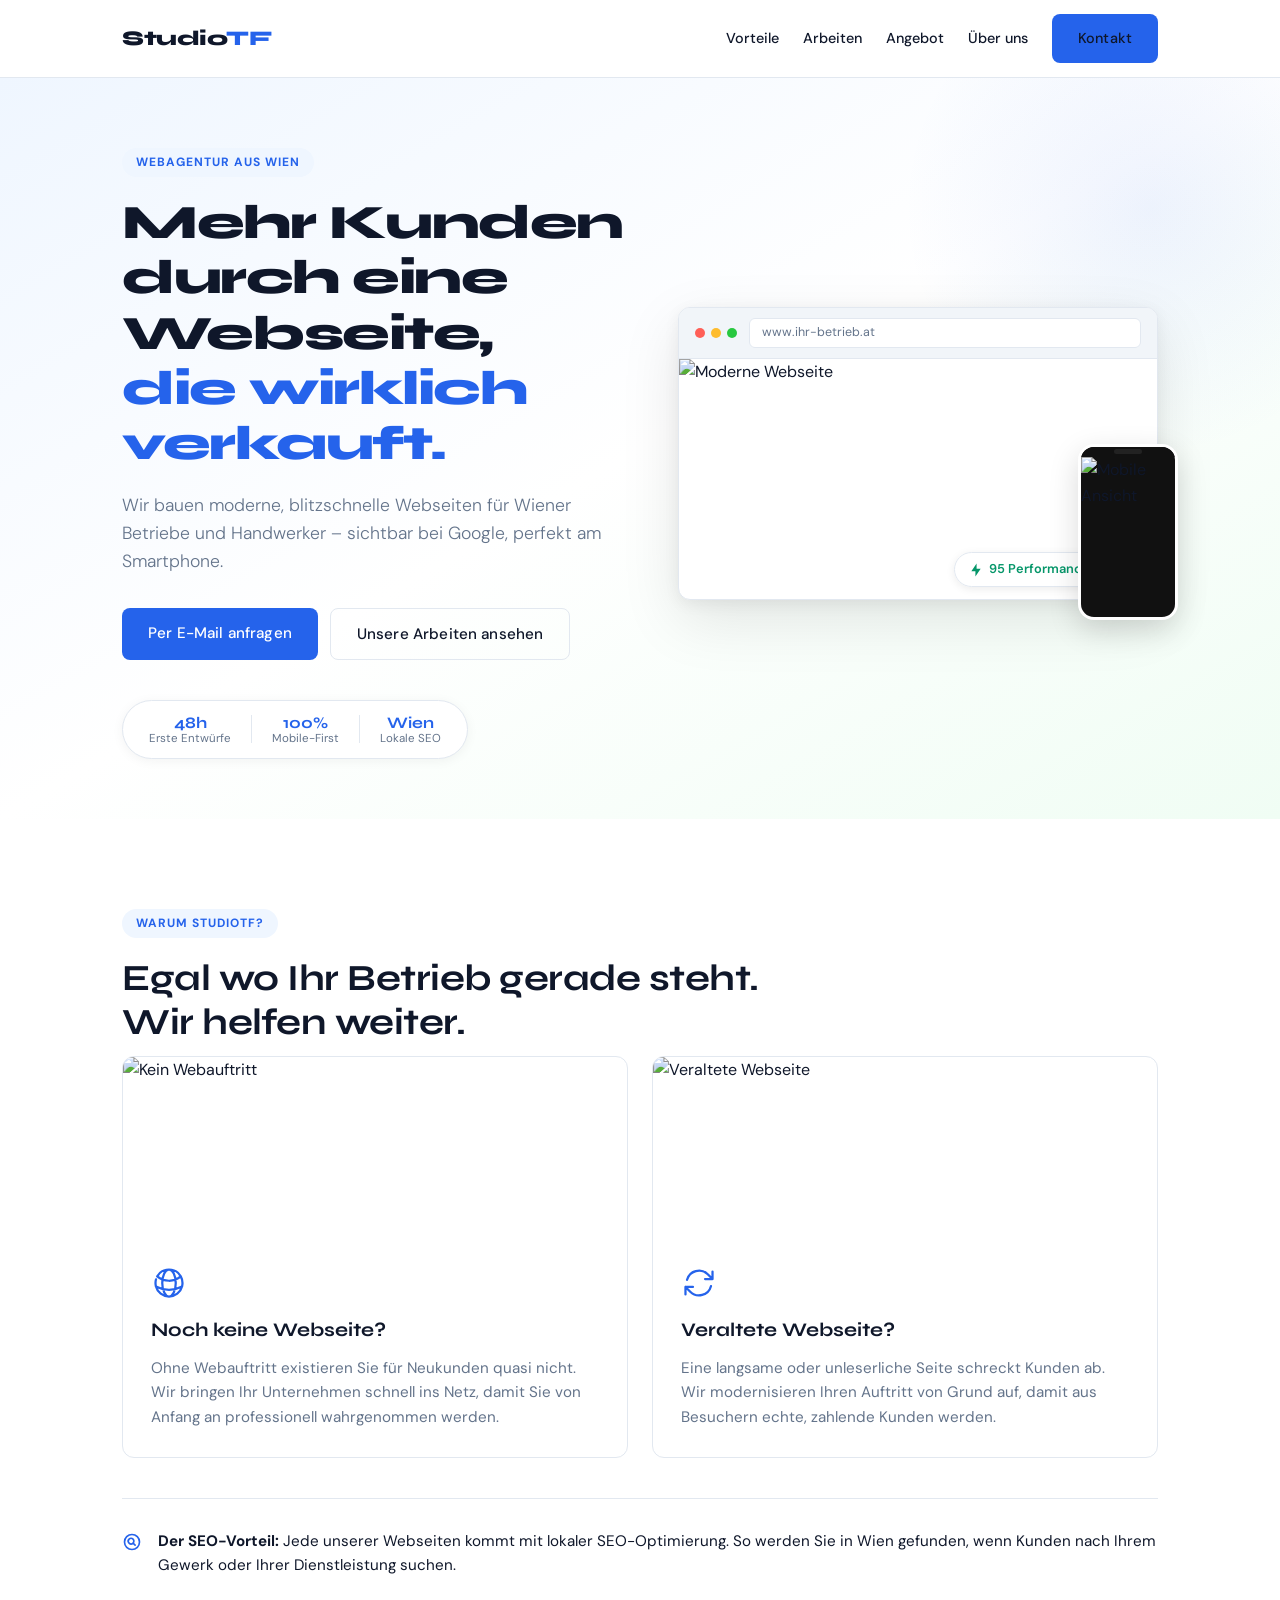
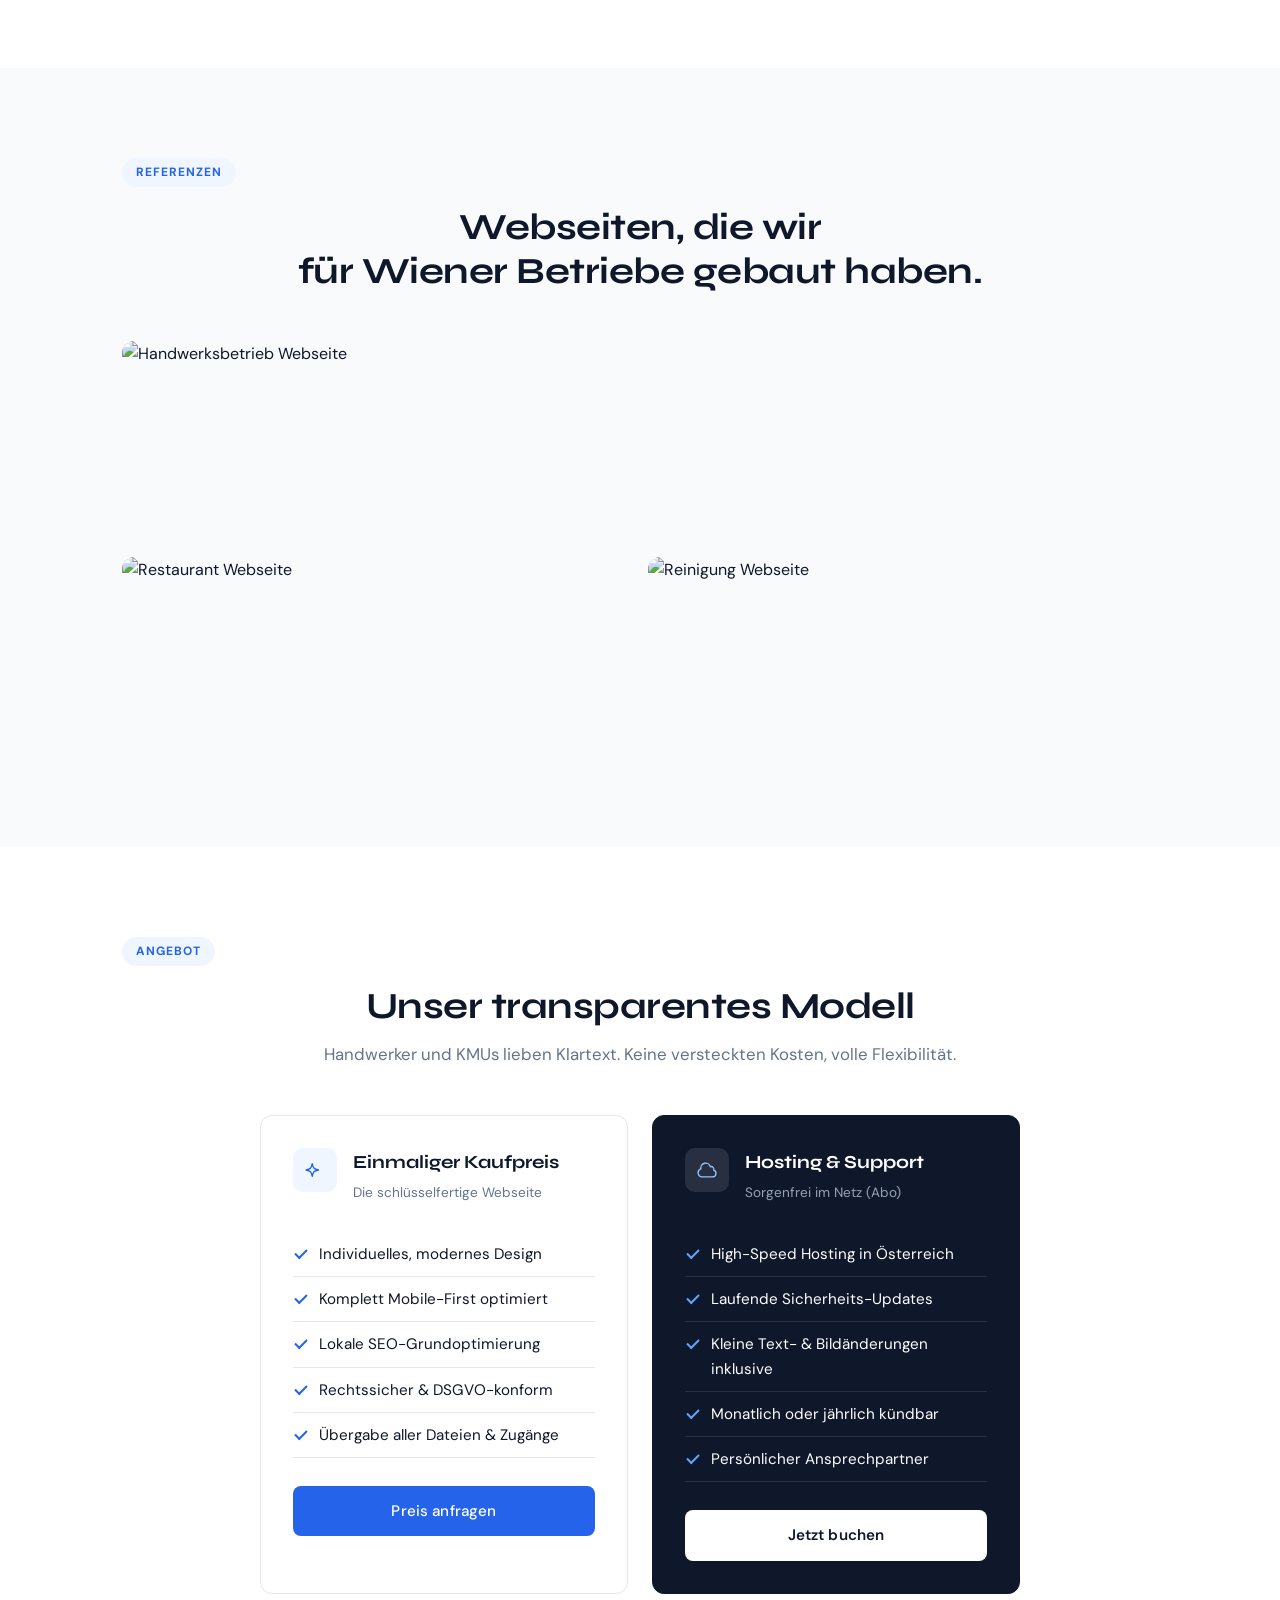
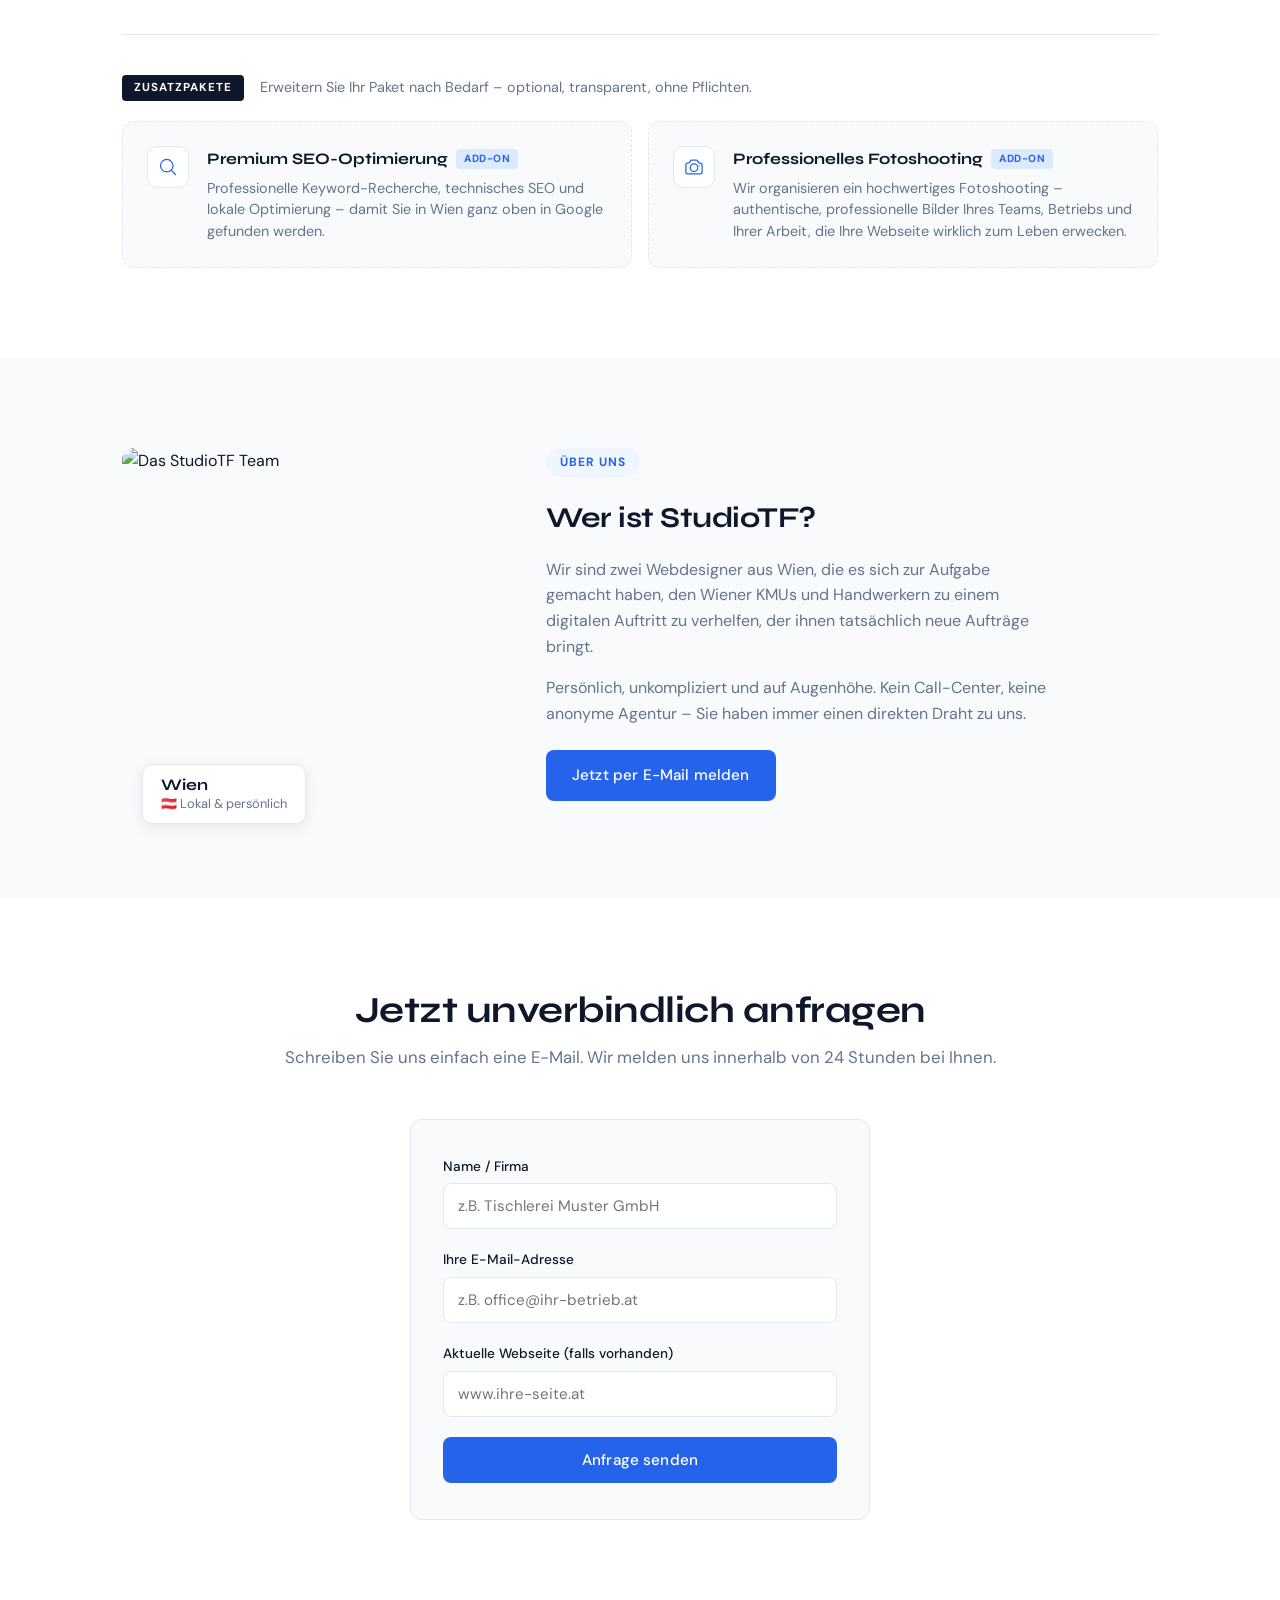
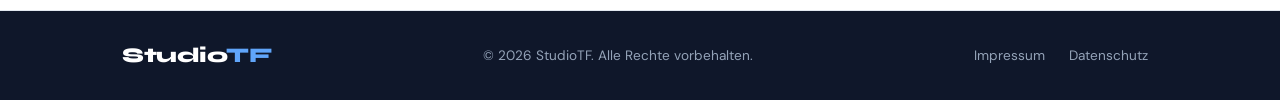
==== index.html @ 8b1c3661 "Enhance contact form with feedback messages and integrate Formspree for submissions" ====
<!DOCTYPE html>
<html lang="de">
<head>
    <meta charset="UTF-8">
    <meta name="viewport" content="width=device-width, initial-scale=1.0">

    <!-- Primary SEO -->
    <title>StudioTF | Moderne Webseiten für Wiener Unternehmen & Handwerker</title>
    <meta name="description" content="StudioTF ist Ihre Webagentur aus Wien. Wir bauen moderne, mobile-optimierte Webseiten für KMUs und Handwerker – mit lokaler SEO, damit Sie in Wien gefunden werden.">
    <meta name="keywords" content="Webagentur Wien, Webseite erstellen Wien, Webdesign Wien, Homepage Handwerker Wien, lokale SEO Wien, KMU Webseite Österreich">
    <meta name="author" content="StudioTF">
    <meta name="robots" content="index, follow">
    <link rel="canonical" href="https://www.studiostf.at/">

    <!-- Open Graph (Facebook, WhatsApp, LinkedIn) -->
    <meta property="og:type" content="website">
    <meta property="og:url" content="https://www.studiostf.at/">
    <meta property="og:title" content="StudioTF | Moderne Webseiten für Wiener Unternehmen & Handwerker">
    <meta property="og:description" content="Wir bauen moderne, blitzschnelle Webseiten für Wiener Betriebe und Handwerker – sichtbar bei Google, perfekt am Smartphone.">
    <meta property="og:locale" content="de_AT">
    <meta property="og:site_name" content="StudioTF">

    <!-- Twitter Card -->
    <meta name="twitter:card" content="summary_large_image">
    <meta name="twitter:title" content="StudioTF | Webagentur Wien">
    <meta name="twitter:description" content="Moderne Webseiten für Wiener KMUs & Handwerker. Lokale SEO, Mobile-First, DSGVO-konform.">

    <!-- Structured Data: LocalBusiness -->
    <script type="application/ld+json">
    {
      "@context": "https://schema.org",
      "@type": "ProfessionalService",
      "name": "StudioTF",
      "description": "Webagentur aus Wien für KMUs und Handwerksbetriebe. Webdesign, lokale SEO und Hosting.",
      "url": "https://www.studiostf.at",
      "areaServed": { "@type": "City", "name": "Wien" },
      "address": { "@type": "PostalAddress", "addressLocality": "Wien", "addressCountry": "AT" },
      "serviceType": ["Webdesign", "SEO", "Webhosting"]
    }
    </script>

    <link rel="stylesheet" href="style.css">
    <link rel="preconnect" href="https://fonts.googleapis.com">
    <link rel="preconnect" href="https://fonts.gstatic.com" crossorigin>
    <link href="https://fonts.googleapis.com/css2?family=Syne:wght@400;600;700;800&family=DM+Sans:ital,wght@0,300;0,400;0,500;1,300&display=swap" rel="stylesheet">
</head>
<body>

    <!-- HEADER -->
    <header class="main-header">
        <div class="container header-flex">
            <div class="logo">Studio<span>TF</span></div>
            <button class="nav-toggle" id="navToggle" aria-label="Menü öffnen">
                <span></span><span></span><span></span>
            </button>
            <nav class="nav-links" id="navLinks">
                <a href="#vorteile">Vorteile</a>
                <a href="#arbeiten">Arbeiten</a>
                <a href="#angebot">Angebot</a>
                <a href="#ueber-uns">Über uns</a>
                <a href="#kontakt" class="btn btn-primary">Kontakt</a>
            </nav>
        </div>
    </header>

    <!-- HERO -->
    <section class="hero">
        <div class="hero-bg-accent"></div>
        <div class="container hero-inner">
            <div class="hero-text">
                <span class="badge">Webagentur aus Wien</span>
                <h1>Mehr Kunden durch eine Webseite,<br><em>die wirklich verkauft.</em></h1>
                <p>Wir bauen moderne, blitzschnelle Webseiten für Wiener Betriebe und Handwerker – sichtbar bei Google, perfekt am Smartphone.</p>
                <div class="hero-ctas">
                    <a href="mailto:webstudiotf@gmail.com" class="btn btn-primary">Per E-Mail anfragen</a>
                    <a href="#arbeiten" class="btn btn-ghost">Unsere Arbeiten ansehen</a>
                </div>
                <div class="hero-stats">
                    <div class="stat"><strong>48h</strong><span>Erste Entwürfe</span></div>
                    <div class="stat-divider"></div>
                    <div class="stat"><strong>100%</strong><span>Mobile-First</span></div>
                    <div class="stat-divider"></div>
                    <div class="stat"><strong>Wien</strong><span>Lokale SEO</span></div>
                </div>
            </div>
            <div class="hero-visual">
                <div class="browser-mockup">
                    <div class="browser-bar">
                        <div class="browser-dots">
                            <span class="dot dot-red"></span>
                            <span class="dot dot-yellow"></span>
                            <span class="dot dot-green"></span>
                        </div>
                        <div class="browser-url">www.ihr-betrieb.at</div>
                    </div>
                    <div class="browser-content">
                        <img 
                            src="https://images.unsplash.com/photo-1467232004584-a241de8bcf5d?w=600&q=80&auto=format&fit=crop" 
                            alt="Moderne Webseite" 
                            class="browser-screenshot"
                            loading="lazy"
                        />
                        <div class="browser-overlay">
                            <div class="perf-badge">
                                <svg xmlns="http://www.w3.org/2000/svg" viewBox="0 0 24 24" fill="currentColor"><path d="M13 10h7l-9 13v-9H4l9-13z"/></svg>
                                <span>95 Performance Score</span>
                            </div>
                        </div>
                    </div>
                </div>
                <div class="phone-mockup">
                    <div class="phone-notch"></div>
                    <img 
                        src="https://images.unsplash.com/photo-1559526324-593bc073d938?w=200&q=80&auto=format&fit=crop" 
                        alt="Mobile Ansicht" 
                        class="phone-screenshot"
                        loading="lazy"
                    />
                </div>
            </div>
        </div>
    </section>

    <!-- VALUE SECTION -->
    <section class="value-section" id="vorteile">
        <div class="container">
            <span class="badge">Warum StudioTF?</span>
            <h2 class="section-title">Egal wo Ihr Betrieb gerade steht. <br>Wir helfen weiter.</h2>
            <div class="cards-grid">
                <div class="card">
                    <div class="card-img-wrap">
                        <img src="https://images.unsplash.com/photo-1600880292203-757bb62b4baf?w=480&q=75&auto=format&fit=crop" alt="Kein Webauftritt" loading="lazy" />
                    </div>
                    <div class="card-body">
                        <div class="card-icon">
                            <svg xmlns="http://www.w3.org/2000/svg" fill="none" viewBox="0 0 24 24" stroke-width="1.5" stroke="currentColor"><path stroke-linecap="round" stroke-linejoin="round" d="M12 21a9.004 9.004 0 0 0 8.716-6.747M12 21a9.004 9.004 0 0 1-8.716-6.747M12 21c2.485 0 4.5-4.03 4.5-9S14.485 3 12 3m0 18c-2.485 0-4.5-4.03-4.5-9S9.515 3 12 3m0 0a8.997 8.997 0 0 1 7.843 4.582M12 3a8.997 8.997 0 0 0-7.843 4.582m15.686 0A11.953 11.953 0 0 1 12 10.5c-2.998 0-5.74-1.1-7.843-2.918m15.686 0A8.959 8.959 0 0 1 21 12c0 .778-.099 1.533-.284 2.253m0 0A17.919 17.919 0 0 1 12 16.5c-3.162 0-6.133-.815-8.716-2.247m0 0A9.015 9.015 0 0 1 3 12c0-.856.12-1.685.344-2.468" /></svg>
                        </div>
                        <h3>Noch keine Webseite?</h3>
                        <p>Ohne Webauftritt existieren Sie für Neukunden quasi nicht. Wir bringen Ihr Unternehmen schnell ins Netz, damit Sie von Anfang an professionell wahrgenommen werden.</p>
                    </div>
                </div>
                <div class="card">
                    <div class="card-img-wrap">
                        <img src="https://images.unsplash.com/photo-1551288049-bebda4e38f71?w=480&q=75&auto=format&fit=crop" alt="Veraltete Webseite" loading="lazy" />
                    </div>
                    <div class="card-body">
                        <div class="card-icon">
                            <svg xmlns="http://www.w3.org/2000/svg" fill="none" viewBox="0 0 24 24" stroke-width="1.5" stroke="currentColor"><path stroke-linecap="round" stroke-linejoin="round" d="M16.023 9.348h4.992v-.001M2.985 19.644v-4.992m0 0h4.992m-4.993 0 3.181 3.183a8.25 8.25 0 0 0 13.803-3.7M4.031 9.865a8.25 8.25 0 0 1 13.803-3.7l3.181 3.182m0-4.991v4.99" /></svg>
                        </div>
                        <h3>Veraltete Webseite?</h3>
                        <p>Eine langsame oder unleserliche Seite schreckt Kunden ab. Wir modernisieren Ihren Auftritt von Grund auf, damit aus Besuchern echte, zahlende Kunden werden.</p>
                    </div>
                </div>
            </div>

            <div class="seo-note">
                <div class="seo-note-icon">
                    <svg xmlns="http://www.w3.org/2000/svg" fill="none" viewBox="0 0 24 24" stroke-width="2" stroke="currentColor"><path stroke-linecap="round" stroke-linejoin="round" d="M15.75 15.75l-2.489-2.489m0 0a3.375 3.375 0 10-4.773-4.773 3.375 3.375 0 004.774 4.774zM21 12a9 9 0 11-18 0 9 9 0 0118 0z" /></svg>
                </div>
                <div class="seo-note-content">
                    <strong>Der SEO-Vorteil:</strong> Jede unserer Webseiten kommt mit lokaler SEO-Optimierung. So werden Sie in Wien gefunden, wenn Kunden nach Ihrem Gewerk oder Ihrer Dienstleistung suchen.
                </div>
            </div>
        </div>
    </section>

    <!-- WORK / PORTFOLIO -->
    <section class="work-section" id="arbeiten">
        <div class="container">
            <span class="badge">Referenzen</span>
            <h2 class="section-title">Webseiten, die wir<br>für Wiener Betriebe gebaut haben.</h2>
            <div class="work-grid">
                <div class="work-item work-item--large">
                    <img src="https://images.unsplash.com/photo-1504307651254-35680f356dfd?w=800&q=75&auto=format&fit=crop" alt="Handwerksbetrieb Webseite" loading="lazy" />
                    <div class="work-overlay">
                        <span class="work-tag">Handwerk</span>
                        <h4>Tischlerei Muster</h4>
                        <p>Moderne Unternehmensseite mit Galerie & Kontaktformular</p>
                    </div>
                </div>
                <div class="work-item">
                    <img src="https://images.unsplash.com/photo-1556742049-0cfed4f6a45d?w=500&q=75&auto=format&fit=crop" alt="Restaurant Webseite" loading="lazy" />
                    <div class="work-overlay">
                        <span class="work-tag">Gastronomie</span>
                        <h4>Café Ringstraße</h4>
                        <p>Online-Speisekarte & Reservierung</p>
                    </div>
                </div>
                <div class="work-item">
                    <img src="https://images.unsplash.com/photo-1581578731548-c64695cc6952?w=500&q=75&auto=format&fit=crop" alt="Reinigung Webseite" loading="lazy" />
                    <div class="work-overlay">
                        <span class="work-tag">Dienstleistung</span>
                        <h4>Sauber Wien GmbH</h4>
                        <p>Lead-optimierte Landingpage</p>
                    </div>
                </div>
            </div>
        </div>
    </section>

    <!-- PRICING -->
    <section class="pricing-section" id="angebot">
        <div class="container">
            <span class="badge">Angebot</span>
            <h2 class="section-title">Unser transparentes Modell</h2>
            <p class="section-subtitle">Handwerker und KMUs lieben Klartext. Keine versteckten Kosten, volle Flexibilität.</p>
            
            <div class="pricing-grid">
                <div class="pricing-card">
                    <div class="pricing-card-header">
                        <div class="pricing-icon">
                            <svg xmlns="http://www.w3.org/2000/svg" fill="none" viewBox="0 0 24 24" stroke-width="1.5" stroke="currentColor"><path stroke-linecap="round" stroke-linejoin="round" d="M9.813 15.904 9 18.75l-.813-2.846a4.5 4.5 0 0 0-3.09-3.09L2.25 12l2.846-.813a4.5 4.5 0 0 0 3.09-3.09L9 5.25l.813 2.846a4.5 4.5 0 0 0 3.09 3.09L15.75 12l-2.846.813a4.5 4.5 0 0 0-3.09 3.09Z" /></svg>
                        </div>
                        <div>
                            <h3>Einmaliger Kaufpreis</h3>
                            <p class="pricing-sub">Die schlüsselfertige Webseite</p>
                        </div>
                    </div>
                    <ul class="pricing-list">
                        <li>Individuelles, modernes Design</li>
                        <li>Komplett Mobile-First optimiert</li>
                        <li>Lokale SEO-Grundoptimierung</li>
                        <li>Rechtssicher & DSGVO-konform</li>
                        <li>Übergabe aller Dateien & Zugänge</li>
                    </ul>
                    <a href="#kontakt" class="btn btn-primary btn-block">Preis anfragen</a>
                </div>

                <div class="pricing-card pricing-card--accent">
                    <div class="pricing-card-header">
                        <div class="pricing-icon">
                            <svg xmlns="http://www.w3.org/2000/svg" fill="none" viewBox="0 0 24 24" stroke-width="1.5" stroke="currentColor"><path stroke-linecap="round" stroke-linejoin="round" d="M2.25 15a4.5 4.5 0 0 0 4.5 4.5H18a3.75 3.75 0 0 0 1.332-7.257 3 3 0 0 0-3.758-3.848 5.25 5.25 0 0 0-10.233 2.33A4.502 4.502 0 0 0 2.25 15Z" /></svg>
                        </div>
                        <div>
                            <h3>Hosting & Support</h3>
                            <p class="pricing-sub">Sorgenfrei im Netz (Abo)</p>
                        </div>
                    </div>
                    <ul class="pricing-list">
                        <li>High-Speed Hosting in Österreich</li>
                        <li>Laufende Sicherheits-Updates</li>
                        <li>Kleine Text- & Bildänderungen inklusive</li>
                        <li>Monatlich oder jährlich kündbar</li>
                        <li>Persönlicher Ansprechpartner</li>
                    </ul>
                    <a href="mailto:hallo@studiostf.at" class="btn btn-white btn-block">Jetzt buchen</a>
                </div>
            </div>
            <!-- ADD-ONS -->
            <div class="addons-wrap">
                <div class="addons-header">
                    <span class="addons-label">Zusatzpakete</span>
                    <p>Erweitern Sie Ihr Paket nach Bedarf – optional, transparent, ohne Pflichten.</p>
                </div>
                <div class="addons-grid">
                    <div class="addon-card">
                        <div class="addon-icon">
                            <svg xmlns="http://www.w3.org/2000/svg" fill="none" viewBox="0 0 24 24" stroke-width="1.5" stroke="currentColor"><path stroke-linecap="round" stroke-linejoin="round" d="m21 21-5.197-5.197m0 0A7.5 7.5 0 1 0 5.196 5.196a7.5 7.5 0 0 0 10.607 10.607Z" /></svg>
                        </div>
                        <div class="addon-body">
                            <h4>Premium SEO-Optimierung <span class="addon-badge">Add-on</span></h4>
                            <p>Professionelle Keyword-Recherche, technisches SEO und lokale Optimierung – damit Sie in Wien ganz oben in Google gefunden werden.</p>
                        </div>
                    </div>
                    <div class="addon-card">
                        <div class="addon-icon">
                            <svg xmlns="http://www.w3.org/2000/svg" fill="none" viewBox="0 0 24 24" stroke-width="1.5" stroke="currentColor"><path stroke-linecap="round" stroke-linejoin="round" d="M6.827 6.175A2.31 2.31 0 0 1 5.186 7.23c-.38.054-.757.112-1.134.175C2.999 7.58 2.25 8.507 2.25 9.574V18a2.25 2.25 0 0 0 2.25 2.25h15A2.25 2.25 0 0 0 21.75 18V9.574c0-1.067-.75-1.994-1.802-2.169a47.865 47.865 0 0 0-1.134-.175 2.31 2.31 0 0 1-1.64-1.055l-.822-1.316a2.192 2.192 0 0 0-1.736-1.039 48.774 48.774 0 0 0-5.232 0 2.192 2.192 0 0 0-1.736 1.039l-.821 1.316Z" /><path stroke-linecap="round" stroke-linejoin="round" d="M16.5 12.75a4.5 4.5 0 1 1-9 0 4.5 4.5 0 0 1 9 0ZM18.75 10.5h.008v.008h-.008V10.5Z" /></svg>
                        </div>
                        <div class="addon-body">
                            <h4>Professionelles Fotoshooting <span class="addon-badge">Add-on</span></h4>
                            <p>Wir organisieren ein hochwertiges Fotoshooting – authentische, professionelle Bilder Ihres Teams, Betriebs und Ihrer Arbeit, die Ihre Webseite wirklich zum Leben erwecken.</p>
                        </div>
                    </div>
                </div>
            </div>
        </div>
    </section>

    <!-- ABOUT -->
    <section class="about-section" id="ueber-uns">
        <div class="container about-inner">
            <div class="about-image-wrap">
                <img src="https://images.unsplash.com/photo-1522071820081-009f0129c71c?w=600&q=80&auto=format&fit=crop" alt="Das StudioTF Team" loading="lazy" />
                <div class="about-img-badge">
                    <strong>Wien</strong>
                    <span>🇦🇹 Lokal & persönlich</span>
                </div>
            </div>
            <div class="about-text">
                <span class="badge">Über uns</span>
                <h2>Wer ist StudioTF?</h2>
                <p>Wir sind zwei Webdesigner aus Wien, die es sich zur Aufgabe gemacht haben, den Wiener KMUs und Handwerkern zu einem digitalen Auftritt zu verhelfen, der ihnen tatsächlich neue Aufträge bringt.</p>
                <p>Persönlich, unkompliziert und auf Augenhöhe. Kein Call-Center, keine anonyme Agentur – Sie haben immer einen direkten Draht zu uns.</p>
                <a href="mailto:hallo@studiostf.at" class="btn btn-primary">Jetzt per E-Mail melden</a>
            </div>
        </div>
    </section>

    <!-- CONTACT -->
    <section class="contact-section" id="kontakt">
        <div class="container">
            <h2 class="section-title">Jetzt unverbindlich anfragen</h2>
            <p class="section-subtitle">Schreiben Sie uns einfach eine E-Mail. Wir melden uns innerhalb von 24 Stunden bei Ihnen.</p>
            
            <div data-fs-success class="form-feedback success" style="display: none; margin-top: 14px; text-align: center;">✓ Vielen Dank! Wir melden uns innerhalb von 24 Stunden.</div>
            <div data-fs-error class="form-feedback error" style="display: none; margin-top: 14px; text-align: center;"></div>
            
            <form id="contactForm" class="contact-form">
                <div class="form-group">
                    <label for="name">Name / Firma</label>
                    <input type="text" id="name" name="name" required placeholder="z.B. Tischlerei Muster GmbH" data-fs-field>
                    <span data-fs-error="name" class="form-error" style="display: none; font-size: 0.8rem; color: #DC2626; margin-top: 4px;"></span>
                </div>
                <div class="form-group">
                    <label for="email">Ihre E-Mail-Adresse</label>
                    <input type="email" id="email" name="email" required placeholder="z.B. office@ihr-betrieb.at" data-fs-field>
                    <span data-fs-error="email" class="form-error" style="display: none; font-size: 0.8rem; color: #DC2626; margin-top: 4px;"></span>
                </div>
                <div class="form-group">
                    <label for="website">Aktuelle Webseite (falls vorhanden)</label>
                    <input type="url" id="website" name="website" placeholder="www.ihre-seite.at" data-fs-field>
                    <span data-fs-error="website" class="form-error" style="display: none; font-size: 0.8rem; color: #DC2626; margin-top: 4px;"></span>
                </div>
                <button type="submit" class="btn btn-primary btn-block" data-fs-submit-btn>Anfrage senden</button>
            </form>
        </div>
    </section>

    <footer class="main-footer">
        <div class="container footer-flex">
            <div class="logo">Studio<span>TF</span></div>
            <p>&copy; 2026 StudioTF. Alle Rechte vorbehalten.</p>
            <div class="footer-links">
                <a href="#">Impressum</a>
                <a href="#">Datenschutz</a>
            </div>
        </div>
    </footer>

    <script>
        window.formspree = window.formspree || function () { (formspree.q = formspree.q || []).push(arguments); };
        formspree('initForm', { formElement: '#contactForm', formId: 'mykvdoap' });
    </script>
    <script src="https://unpkg.com/@formspree/ajax@1" defer></script>
    <script src="script.js"></script>
</body>
</html>
---- style.css ----
/* --- VARIABLEN --- */
:root {
    --primary: #2563EB;
    --primary-hover: #1D4ED8;
    --dark: #0F172A;
    --light-bg: #F8FAFC;
    --white: #FFFFFF;
    --text-muted: #64748B;
    --border: #E2E8F0;
    --radius: 12px;
    --font-display: 'Syne', sans-serif;
    --font-body: 'DM Sans', sans-serif;
}

* { box-sizing: border-box; margin: 0; padding: 0; }
html { scroll-behavior: smooth; }

body {
    font-family: var(--font-body);
    color: var(--dark);
    line-height: 1.6;
    background-color: var(--white);
    font-size: 16px;
    -webkit-font-smoothing: antialiased;
    overflow-x: hidden;
}

.container {
    width: 100%;
    padding: 0 20px;
    max-width: 1100px;
    margin: 0 auto;
}

/* --- BUTTONS --- */
.btn {
    display: inline-block;
    padding: 13px 26px;
    border-radius: 8px;
    text-decoration: none;
    font-weight: 500;
    font-family: var(--font-body);
    text-align: center;
    transition: all 0.2s ease;
    cursor: pointer;
    border: none;
    font-size: 0.95rem;
    letter-spacing: 0.01em;
}
.btn-primary { background: var(--primary); color: #fff; }
.btn-primary:hover { background: var(--primary-hover); transform: translateY(-1px); box-shadow: 0 6px 20px rgba(37,99,235,0.25); }
.btn-ghost { background: transparent; color: var(--dark); border: 1.5px solid var(--border); }
.btn-ghost:hover { border-color: var(--text-muted); background: var(--light-bg); }
.btn-white { background: #fff; color: var(--dark); font-weight: 600; }
.btn-white:hover { background: var(--light-bg); }
.btn-block { display: block; width: 100%; }

/* --- BADGE --- */
.badge {
    display: inline-block;
    background: #EFF6FF;
    color: var(--primary);
    padding: 5px 14px;
    border-radius: 100px;
    font-size: 0.75rem;
    font-weight: 700;
    text-transform: uppercase;
    letter-spacing: 1px;
    margin-bottom: 18px;
    font-family: var(--font-body);
}

.section-title {
    font-family: var(--font-display);
    font-size: 1.9rem;
    font-weight: 700;
    margin-bottom: 12px;
    letter-spacing: -0.5px;
    line-height: 1.2;
}
.section-title--center { text-align: center; }

.section-subtitle {
    color: var(--text-muted);
    text-align: center;
    margin-bottom: 48px;
    font-size: 1.05rem;
}

/* --- HEADER --- */
.main-header {
    background: rgba(255,255,255,0.92);
    backdrop-filter: blur(10px);
    -webkit-backdrop-filter: blur(10px);
    position: sticky;
    top: 0;
    z-index: 200;
    border-bottom: 1px solid var(--border);
    padding: 14px 0;
}
.header-flex {
    display: flex;
    justify-content: space-between;
    align-items: center;
}
.logo {
    font-family: var(--font-display);
    font-size: 1.3rem;
    font-weight: 800;
    letter-spacing: -0.5px;
    text-decoration: none;
    color: var(--dark);
}
.logo span { color: var(--primary); }

/* --- NAV (Desktop) --- */
.nav-links {
    display: flex;
    align-items: center;
    gap: 24px;
}
.nav-links a {
    text-decoration: none;
    color: var(--dark);
    font-size: 0.9rem;
    font-weight: 500;
    transition: color 0.2s;
}
.nav-links a:not(.btn):hover { color: var(--primary); }

/* --- HAMBURGER TOGGLE --- */
.nav-toggle {
    display: none;
    flex-direction: column;
    justify-content: center;
    gap: 5px;
    width: 36px;
    height: 36px;
    background: none;
    border: none;
    cursor: pointer;
    padding: 4px;
    border-radius: 6px;
    transition: background 0.2s;
}
.nav-toggle:hover { background: var(--light-bg); }
.nav-toggle span {
    display: block;
    width: 22px;
    height: 2px;
    background: var(--dark);
    border-radius: 2px;
    transition: all 0.25s ease;
    transform-origin: center;
}
/* Open state */
.nav-toggle.open span:nth-child(1) { transform: translateY(7px) rotate(45deg); }
.nav-toggle.open span:nth-child(2) { opacity: 0; }
.nav-toggle.open span:nth-child(3) { transform: translateY(-7px) rotate(-45deg); }

/* --- HERO --- */
.hero {
    position: relative;
    padding: 70px 0 60px;
    overflow: hidden;
    background: linear-gradient(150deg, #EFF6FF 0%, #fff 50%, #F0FDF4 100%);
}
.hero-bg-accent {
    position: absolute;
    top: -120px; right: -120px;
    width: 500px; height: 500px;
    background: radial-gradient(circle, rgba(37,99,235,0.08) 0%, transparent 70%);
    pointer-events: none;
}
.hero-inner {
    display: flex;
    flex-direction: column;
    align-items: center;
    gap: 48px;
}
.hero-text {
    text-align: center;
    max-width: 680px;
}
.hero-text h1 {
    font-family: var(--font-display);
    font-size: clamp(2rem, 5vw, 3rem);
    font-weight: 800;
    line-height: 1.15;
    letter-spacing: -1.5px;
    margin-bottom: 20px;
}
.hero-text h1 em {
    font-style: normal;
    color: var(--primary);
    position: relative;
}
.hero-text p {
    color: var(--text-muted);
    font-size: 1.1rem;
    margin-bottom: 32px;
    max-width: 540px;
    margin-left: auto;
    margin-right: auto;
    font-weight: 300;
}
.hero-ctas {
    display: flex;
    gap: 12px;
    justify-content: center;
    flex-wrap: wrap;
    margin-bottom: 40px;
}
.hero-stats {
    display: flex;
    align-items: center;
    justify-content: center;
    gap: 0;
    background: var(--white);
    border: 1px solid var(--border);
    border-radius: 100px;
    padding: 0 6px;
    width: fit-content;
    margin: 0 auto;
    box-shadow: 0 2px 12px rgba(0,0,0,0.05);
}
.stat {
    display: flex;
    flex-direction: column;
    align-items: center;
    padding: 12px 20px;
    line-height: 1.2;
}
.stat strong {
    font-family: var(--font-display);
    font-size: 1rem;
    font-weight: 700;
    color: var(--primary);
}
.stat span {
    font-size: 0.72rem;
    color: var(--text-muted);
    white-space: nowrap;
}
.stat-divider {
    width: 1px;
    height: 28px;
    background: var(--border);
}

/* --- BROWSER / PHONE MOCKUP --- */
.hero-visual {
    position: relative;
    width: 100%;
    max-width: 520px;
}
.browser-mockup {
    border-radius: 12px;
    overflow: hidden;
    border: 1px solid var(--border);
    box-shadow: 0 20px 60px rgba(0,0,0,0.1), 0 4px 16px rgba(0,0,0,0.06);
    background: #fff;
}
.browser-bar {
    display: flex;
    align-items: center;
    gap: 12px;
    padding: 10px 16px;
    background: #F1F5F9;
    border-bottom: 1px solid var(--border);
}
.browser-dots { display: flex; gap: 6px; }
.dot { width: 10px; height: 10px; border-radius: 50%; }
.dot-red { background: #FF5F57; }
.dot-yellow { background: #FEBC2E; }
.dot-green { background: #28C840; }
.browser-url {
    flex: 1;
    background: #fff;
    border-radius: 6px;
    padding: 4px 12px;
    font-size: 0.78rem;
    color: var(--text-muted);
    border: 1px solid var(--border);
    font-family: var(--font-body);
}
.browser-content { position: relative; }
.browser-screenshot {
    display: block;
    width: 100%;
    height: 240px;
    object-fit: cover;
    object-position: top;
}
.browser-overlay {
    position: absolute;
    bottom: 12px; right: 12px;
}
.perf-badge {
    display: flex;
    align-items: center;
    gap: 6px;
    background: rgba(255,255,255,0.95);
    backdrop-filter: blur(6px);
    border: 1px solid var(--border);
    border-radius: 100px;
    padding: 6px 14px;
    font-size: 0.8rem;
    font-weight: 600;
    color: #059669;
    box-shadow: 0 2px 8px rgba(0,0,0,0.08);
}
.perf-badge svg { width: 14px; height: 14px; }

.phone-mockup {
    position: absolute;
    bottom: -20px;
    right: -20px;
    width: 100px;
    border-radius: 16px;
    overflow: hidden;
    border: 3px solid #fff;
    box-shadow: 0 10px 30px rgba(0,0,0,0.15);
    background: #111;
}
.phone-notch {
    height: 10px;
    background: #111;
    display: flex;
    justify-content: center;
    align-items: center;
}
.phone-notch::after {
    content: '';
    width: 28px;
    height: 5px;
    background: #222;
    border-radius: 3px;
}
.phone-screenshot {
    display: block;
    width: 100%;
    height: 160px;
    object-fit: cover;
    object-position: top;
}

/* --- VALUE SECTION --- */
.value-section { padding: 90px 0; }
.cards-grid {
    display: grid;
    grid-template-columns: 1fr;
    gap: 24px;
    margin-bottom: 40px;
}
.card {
    background: var(--white);
    border: 1px solid var(--border);
    border-radius: var(--radius);
    overflow: hidden;
    transition: transform 0.2s ease, box-shadow 0.2s ease;
}
.card:hover {
    transform: translateY(-4px);
    box-shadow: 0 12px 40px rgba(37,99,235,0.08);
}
.card-img-wrap { height: 180px; overflow: hidden; }
.card-img-wrap img {
    width: 100%;
    height: 100%;
    object-fit: cover;
    transition: transform 0.4s ease;
}
.card:hover .card-img-wrap img { transform: scale(1.04); }
.card-body { padding: 28px; }
.card-icon {
    width: 36px;
    height: 36px;
    color: var(--primary);
    margin-bottom: 14px;
}
.card h3 {
    font-family: var(--font-display);
    font-size: 1.2rem;
    font-weight: 700;
    margin-bottom: 10px;
}
.card p { color: var(--text-muted); font-size: 0.95rem; }

.seo-note {
    display: flex;
    gap: 16px;
    border-top: 1px solid var(--border);
    padding-top: 30px;
    margin-top: 10px;
    font-size: 0.95rem;
}
.seo-note-icon { width: 20px; height: 20px; color: var(--primary); flex-shrink: 0; margin-top: 3px; }
.seo-note-content { color: var(--dark); line-height: 1.6; }

/* --- WORK / PORTFOLIO --- */
.work-section { padding: 90px 0; background: var(--light-bg); }
.work-section .section-title { text-align: center; margin-bottom: 40px; }
.work-grid {
    display: grid;
    grid-template-columns: 1fr;
    gap: 16px;
}
.work-item {
    position: relative;
    border-radius: var(--radius);
    overflow: hidden;
    cursor: pointer;
}
.work-item img {
    display: block;
    width: 100%;
    height: 220px;
    object-fit: cover;
    transition: transform 0.4s ease;
}
.work-item:hover img { transform: scale(1.05); }
.work-overlay {
    position: absolute;
    inset: 0;
    background: linear-gradient(to top, rgba(15,23,42,0.85) 0%, transparent 60%);
    display: flex;
    flex-direction: column;
    justify-content: flex-end;
    padding: 24px;
    opacity: 0;
    transition: opacity 0.3s ease;
}
.work-item:hover .work-overlay { opacity: 1; }
.work-tag {
    display: inline-block;
    background: var(--primary);
    color: #fff;
    font-size: 0.7rem;
    font-weight: 700;
    text-transform: uppercase;
    letter-spacing: 1px;
    padding: 3px 10px;
    border-radius: 100px;
    margin-bottom: 8px;
    width: fit-content;
}
.work-overlay h4 {
    font-family: var(--font-display);
    color: #fff;
    font-size: 1.1rem;
    margin-bottom: 4px;
}
.work-overlay p { color: rgba(255,255,255,0.75); font-size: 0.85rem; }

/* --- PRICING --- */
.pricing-section { padding: 90px 0; }
.pricing-section .section-title { text-align: center; }
.pricing-grid {
    display: grid;
    grid-template-columns: 1fr;
    gap: 24px;
    max-width: 760px;
    margin: 0 auto;
}
.pricing-card {
    background: var(--white);
    border: 1px solid var(--border);
    border-radius: var(--radius);
    padding: 32px;
}
.pricing-card--accent {
    background: var(--dark);
    border-color: var(--dark);
    color: #fff;
}
.pricing-card--accent .pricing-sub { color: #94A3B8; }
.pricing-card-header {
    display: flex;
    align-items: flex-start;
    gap: 16px;
    margin-bottom: 28px;
}
.pricing-icon {
    width: 44px;
    height: 44px;
    background: #EFF6FF;
    border-radius: 10px;
    display: flex;
    align-items: center;
    justify-content: center;
    flex-shrink: 0;
    color: var(--primary);
}
.pricing-icon svg { width: 22px; height: 22px; }
.pricing-card--accent .pricing-icon { background: rgba(255,255,255,0.1); color: #93C5FD; }
.pricing-card-header h3 {
    font-family: var(--font-display);
    font-size: 1.15rem;
    font-weight: 700;
    margin-bottom: 4px;
}
.pricing-sub { font-size: 0.85rem; color: var(--text-muted); }
.pricing-list { list-style: none; margin-bottom: 28px; }
.pricing-list li {
    padding: 10px 0;
    border-bottom: 1px solid var(--border);
    font-size: 0.95rem;
    padding-left: 26px;
    position: relative;
}
.pricing-card--accent .pricing-list li { border-color: rgba(255,255,255,0.1); }
.pricing-list li::before {
    content: '';
    position: absolute;
    left: 2px;
    top: 17px;
    width: 10px;
    height: 5px;
    border-left: 2px solid var(--primary);
    border-bottom: 2px solid var(--primary);
    transform: rotate(-45deg);
}
.pricing-card--accent .pricing-list li::before {
    border-color: #60A5FA;
}

/* --- ABOUT --- */
.about-section { padding: 90px 0; background: var(--light-bg); }
.about-inner {
    display: flex;
    flex-direction: column;
    gap: 48px;
    align-items: center;
}
.about-image-wrap {
    position: relative;
    width: 100%;
    max-width: 480px;
    flex-shrink: 0;
}
.about-image-wrap img {
    width: 100%;
    height: 300px;
    object-fit: cover;
    border-radius: var(--radius);
    display: block;
}
.about-img-badge {
    position: absolute;
    bottom: -16px;
    left: 20px;
    background: var(--white);
    border: 1px solid var(--border);
    border-radius: 10px;
    padding: 10px 18px;
    box-shadow: 0 4px 16px rgba(0,0,0,0.08);
    display: flex;
    flex-direction: column;
    line-height: 1.3;
}
.about-img-badge strong {
    font-family: var(--font-display);
    font-size: 1rem;
    font-weight: 700;
}
.about-img-badge span { font-size: 0.8rem; color: var(--text-muted); }
.about-text { max-width: 500px; }
.about-text h2 {
    font-family: var(--font-display);
    font-size: 1.8rem;
    font-weight: 700;
    margin-bottom: 16px;
    letter-spacing: -0.5px;
}
.about-text p {
    color: var(--text-muted);
    margin-bottom: 16px;
    font-size: 1rem;
}
.about-text .btn { margin-top: 8px; }

/* --- CONTACT --- */
.contact-section { padding: 90px 0; }
.contact-section .section-title { text-align: center; }
.contact-form {
    max-width: 460px;
    margin: 0 auto;
    background: var(--light-bg);
    padding: 36px 32px;
    border-radius: var(--radius);
    border: 1px solid var(--border);
}
.form-group { margin-bottom: 20px; }
.form-group label {
    display: block;
    margin-bottom: 6px;
    font-weight: 500;
    font-size: 0.85rem;
    color: var(--dark);
}
.form-group input {
    width: 100%;
    padding: 12px 14px;
    border-radius: 8px;
    border: 1px solid var(--border);
    font-family: var(--font-body);
    font-size: 0.95rem;
    background: var(--white);
    transition: border-color 0.2s, box-shadow 0.2s;
}
.form-group input:focus {
    outline: none;
    border-color: var(--primary);
    box-shadow: 0 0 0 3px rgba(37,99,235,0.1);
}
.form-feedback {
    margin-top: 14px;
    text-align: center;
    font-size: 0.9rem;
    font-weight: 500;
    min-height: 20px;
}
.form-feedback.success { color: #059669; }
.form-feedback.error { color: #DC2626; }

/* --- FOOTER --- */
.main-footer {
    padding: 28px 0;
    border-top: 1px solid var(--border);
    background: var(--dark);
    color: #94A3B8;
    font-size: 0.85rem;
}
.main-footer .logo { color: #fff; }
.main-footer .logo span { color: #60A5FA; }
.footer-flex {
    display: flex;
    flex-direction: column;
    align-items: center;
    gap: 14px;
    text-align: center;
}
.footer-links a {
    color: #94A3B8;
    text-decoration: none;
    margin: 0 10px;
    transition: color 0.2s;
}
.footer-links a:hover { color: #fff; }

/* ===========================
   RESPONSIVE
   =========================== */
@media (max-width: 767px) {
    /* Mobile Nav */
    .nav-toggle { display: flex; }
    .nav-links {
        display: none;
        flex-direction: column;
        position: absolute;
        top: 100%;
        left: 0; right: 0;
        background: #fff;
        border-bottom: 1px solid var(--border);
        padding: 20px;
        gap: 4px;
        box-shadow: 0 8px 24px rgba(0,0,0,0.08);
    }
    .nav-links.open { display: flex; }
    .nav-links a {
        padding: 10px 12px;
        border-radius: 8px;
        width: 100%;
    }
    .nav-links a:not(.btn):hover { background: var(--light-bg); }
    .nav-links .btn { margin-top: 8px; }
    .main-header { position: sticky; }

    /* Hero */
    .hero { padding: 48px 0 40px; }
    .hero-stats { flex-wrap: wrap; border-radius: 12px; }
    .phone-mockup { right: -10px; bottom: -10px; width: 80px; }
    .browser-screenshot { height: 180px; }
}

@media (min-width: 640px) {
    .work-grid { grid-template-columns: 1fr 1fr; }
    .work-item--large { grid-column: 1 / -1; }
    .work-item--large img { height: 300px; }
    .work-item img { height: 200px; }
}

@media (min-width: 768px) {
    .container { padding: 0 32px; }
    .hero-inner { flex-direction: row; justify-content: space-between; align-items: center; }
    .hero-text { text-align: left; }
    .hero-text p { margin-left: 0; }
    .hero-ctas { justify-content: flex-start; }
    .hero-stats { margin: 0; }
    .hero-visual { max-width: 420px; flex-shrink: 0; }
    .section-title { font-size: 2.3rem; }
    .cards-grid { grid-template-columns: 1fr 1fr; }
    .pricing-grid { grid-template-columns: 1fr 1fr; }
    .about-inner { flex-direction: row; gap: 64px; align-items: flex-start; }
    .about-image-wrap { max-width: 360px; }
    .about-image-wrap img { height: 360px; }
    .footer-flex { flex-direction: row; justify-content: space-between; text-align: left; }
    .work-section .section-title { margin-bottom: 48px; }
}

@media (min-width: 1024px) {
    .hero-visual { max-width: 480px; }
}

/* --- SCROLL REVEAL --- */
.reveal {
    opacity: 0;
    transform: translateY(20px);
    transition: opacity 0.5s ease, transform 0.5s ease;
}
.reveal.visible {
    opacity: 1;
    transform: translateY(0);
}

/* --- OPTIONAL PRICING ITEM --- */
.pricing-list-item--optional {
    display: flex;
    align-items: center;
    gap: 8px;
    color: var(--text-muted);
}
.pricing-list-item--optional::before { border-color: #CBD5E1 !important; }
.optional-tag {
    display: inline-block;
    background: #F1F5F9;
    color: #64748B;
    border: 1px solid #CBD5E1;
    font-size: 0.65rem;
    font-weight: 700;
    text-transform: uppercase;
    letter-spacing: 0.5px;
    padding: 2px 7px;
    border-radius: 4px;
    white-space: nowrap;
    flex-shrink: 0;
}

/* --- ADD-ONS --- */
.addons-wrap {
    margin-top: 40px;
    border-top: 1px solid var(--border);
    padding-top: 40px;
}
.addons-header {
    display: flex;
    align-items: center;
    gap: 16px;
    margin-bottom: 20px;
    flex-wrap: wrap;
}
.addons-label {
    display: inline-block;
    background: var(--dark);
    color: #fff;
    font-size: 0.72rem;
    font-weight: 700;
    text-transform: uppercase;
    letter-spacing: 1px;
    padding: 4px 12px;
    border-radius: 4px;
    white-space: nowrap;
}
.addons-header p {
    color: var(--text-muted);
    font-size: 0.9rem;
    margin: 0;
}
.addons-grid {
    display: grid;
    grid-template-columns: 1fr;
    gap: 16px;
}
.addon-card {
    display: flex;
    gap: 18px;
    align-items: flex-start;
    background: var(--light-bg);
    border: 1px dashed var(--border);
    border-radius: var(--radius);
    padding: 24px;
    transition: border-color 0.2s, background 0.2s;
}
.addon-card:hover {
    border-color: var(--primary);
    background: #EFF6FF;
}
.addon-icon {
    width: 42px;
    height: 42px;
    background: var(--white);
    border: 1px solid var(--border);
    border-radius: 10px;
    display: flex;
    align-items: center;
    justify-content: center;
    color: var(--primary);
    flex-shrink: 0;
}
.addon-icon svg { width: 20px; height: 20px; }
.addon-body h4 {
    font-family: var(--font-display);
    font-size: 1rem;
    font-weight: 700;
    margin-bottom: 6px;
    display: flex;
    align-items: center;
    gap: 8px;
    flex-wrap: wrap;
}
.addon-badge {
    display: inline-block;
    background: #DBEAFE;
    color: var(--primary);
    font-size: 0.65rem;
    font-weight: 700;
    text-transform: uppercase;
    letter-spacing: 0.5px;
    padding: 2px 8px;
    border-radius: 4px;
    font-family: var(--font-body);
}
.addon-body p {
    color: var(--text-muted);
    font-size: 0.9rem;
    line-height: 1.5;
    margin: 0;
}

@media (min-width: 640px) {
    .addons-grid { grid-template-columns: 1fr 1fr; }
}
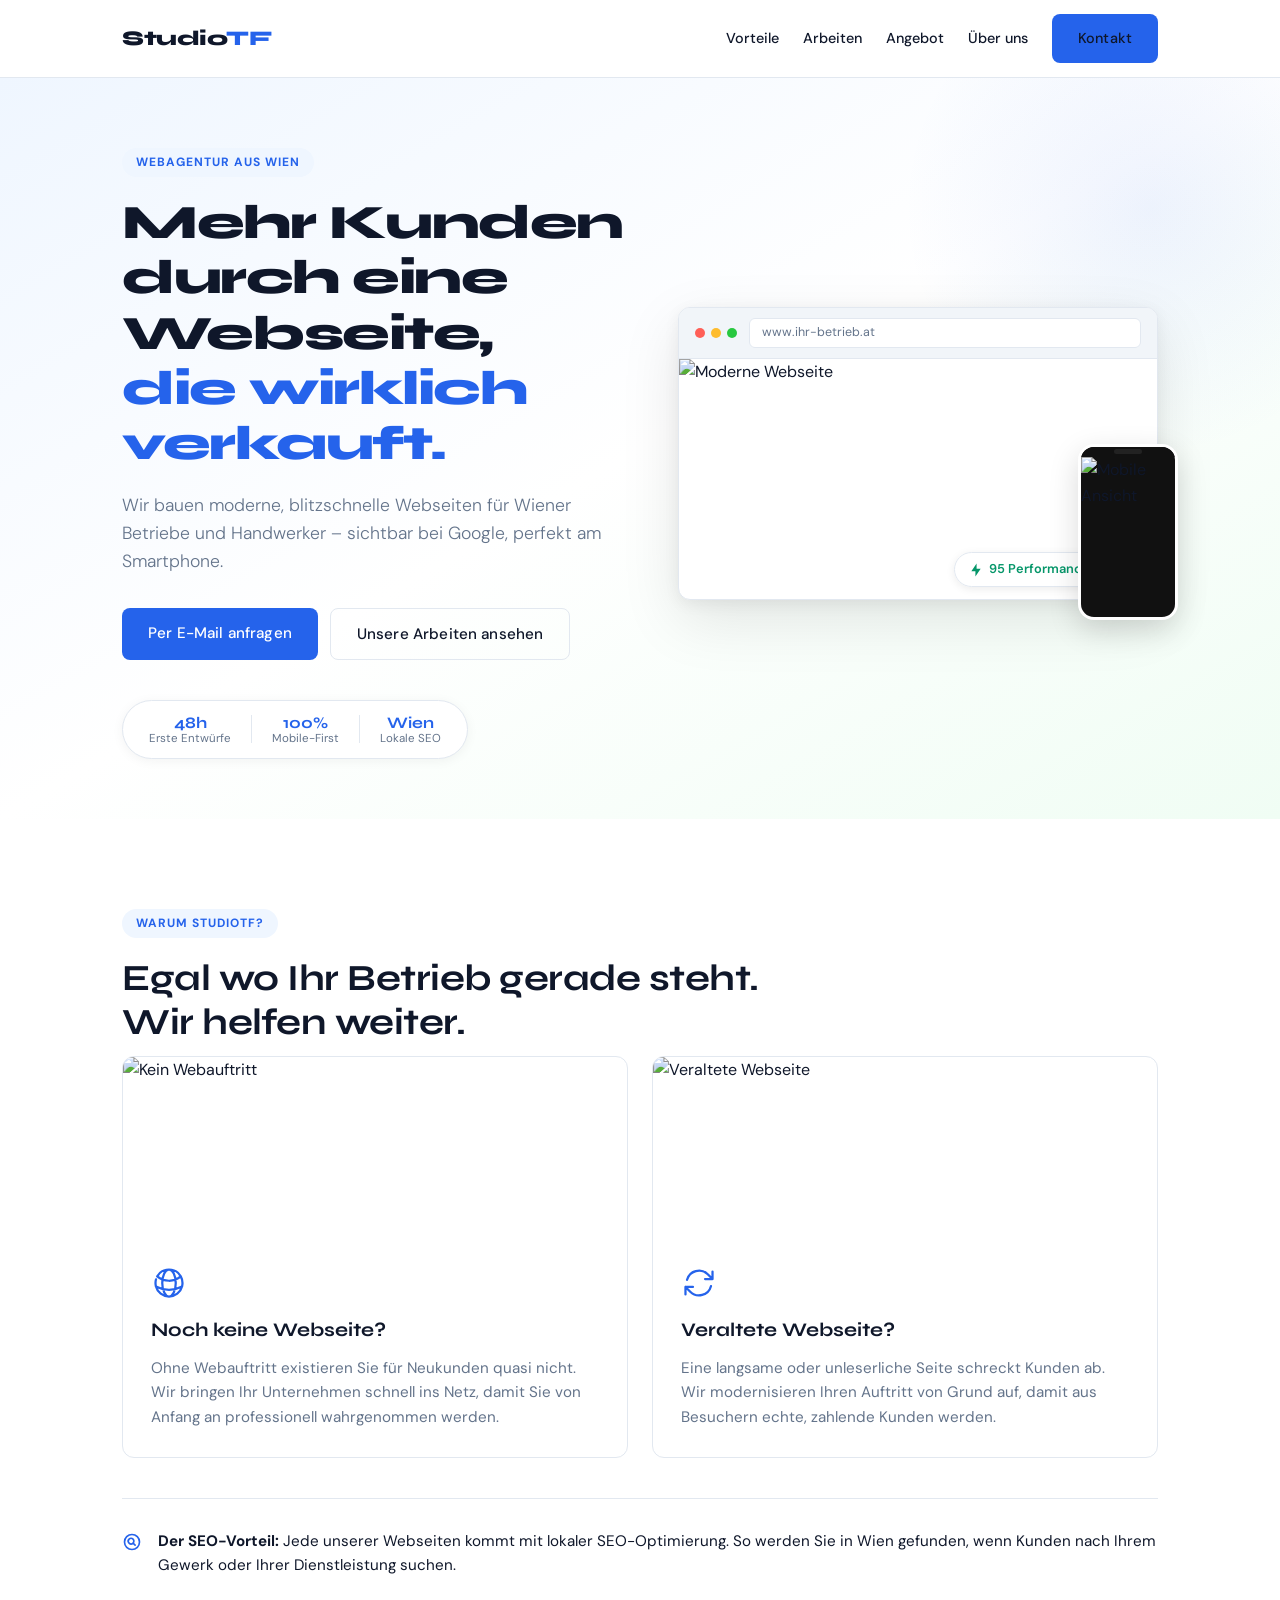
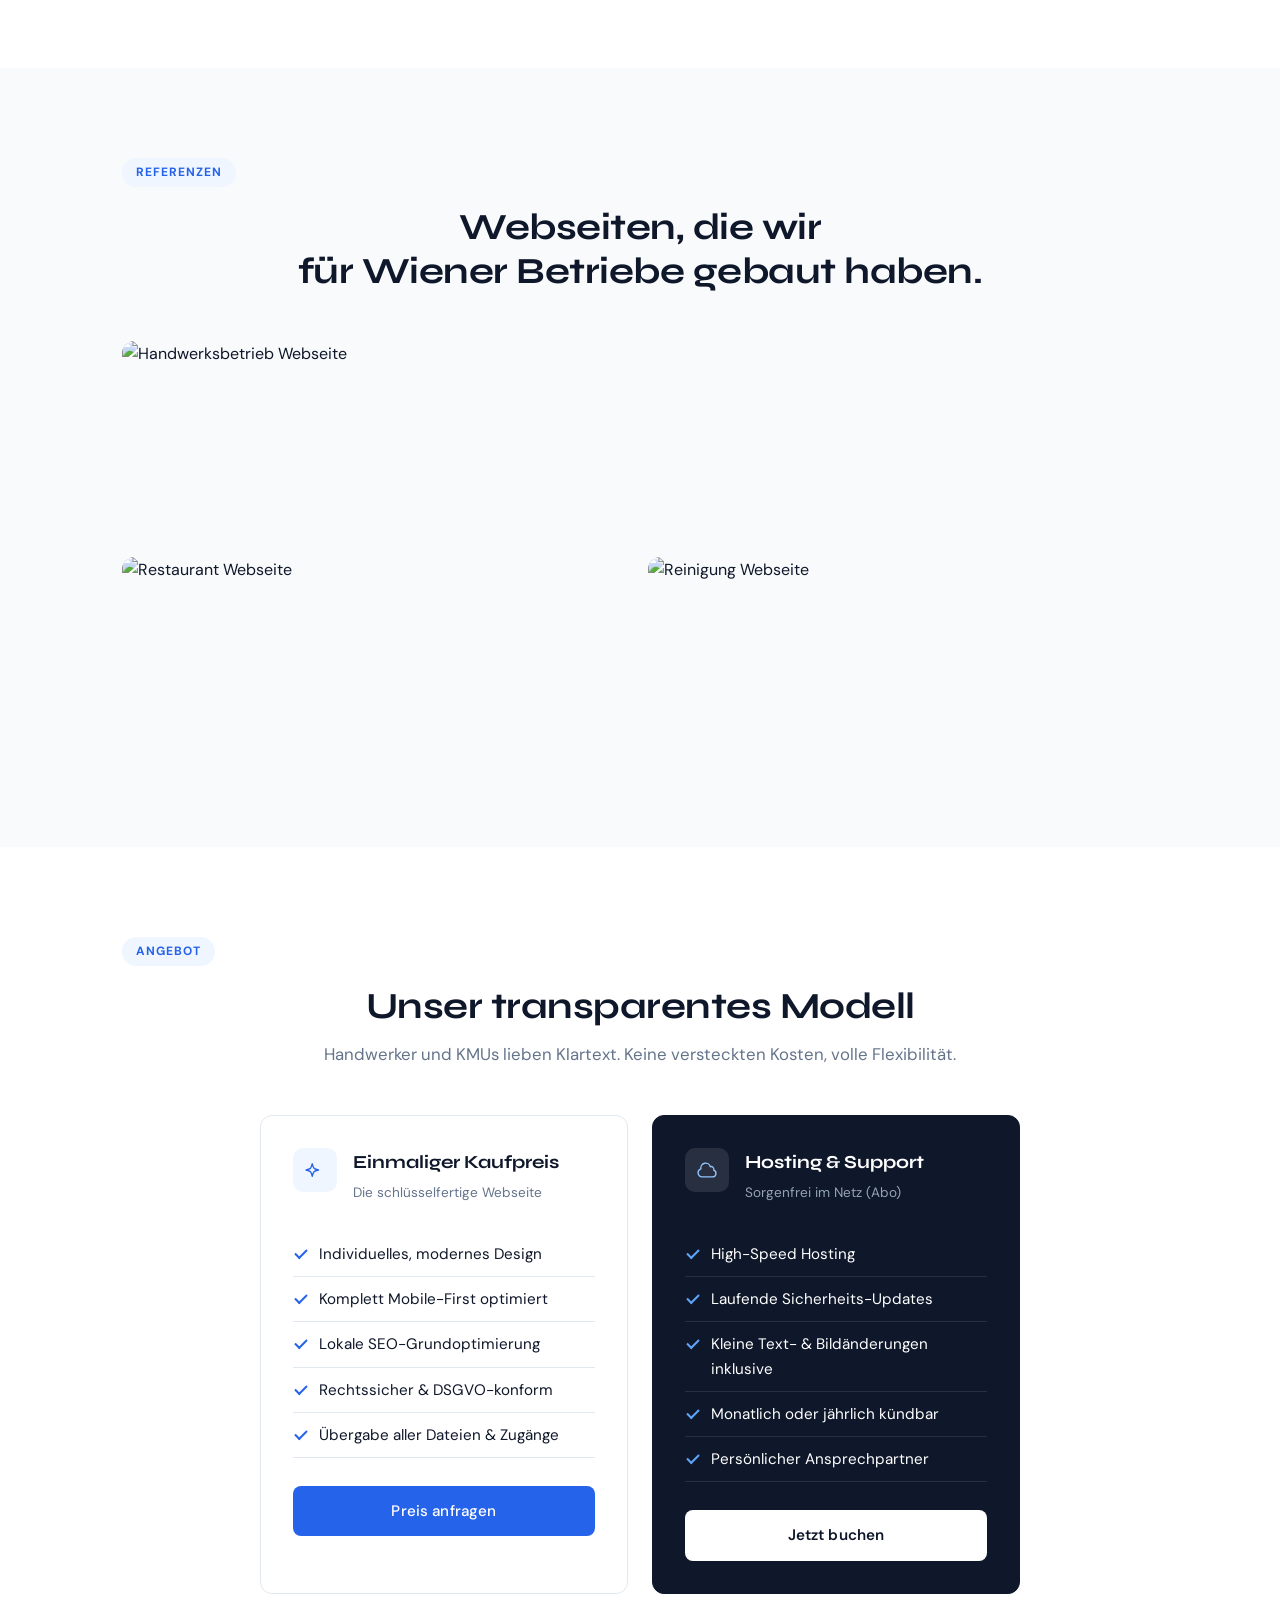
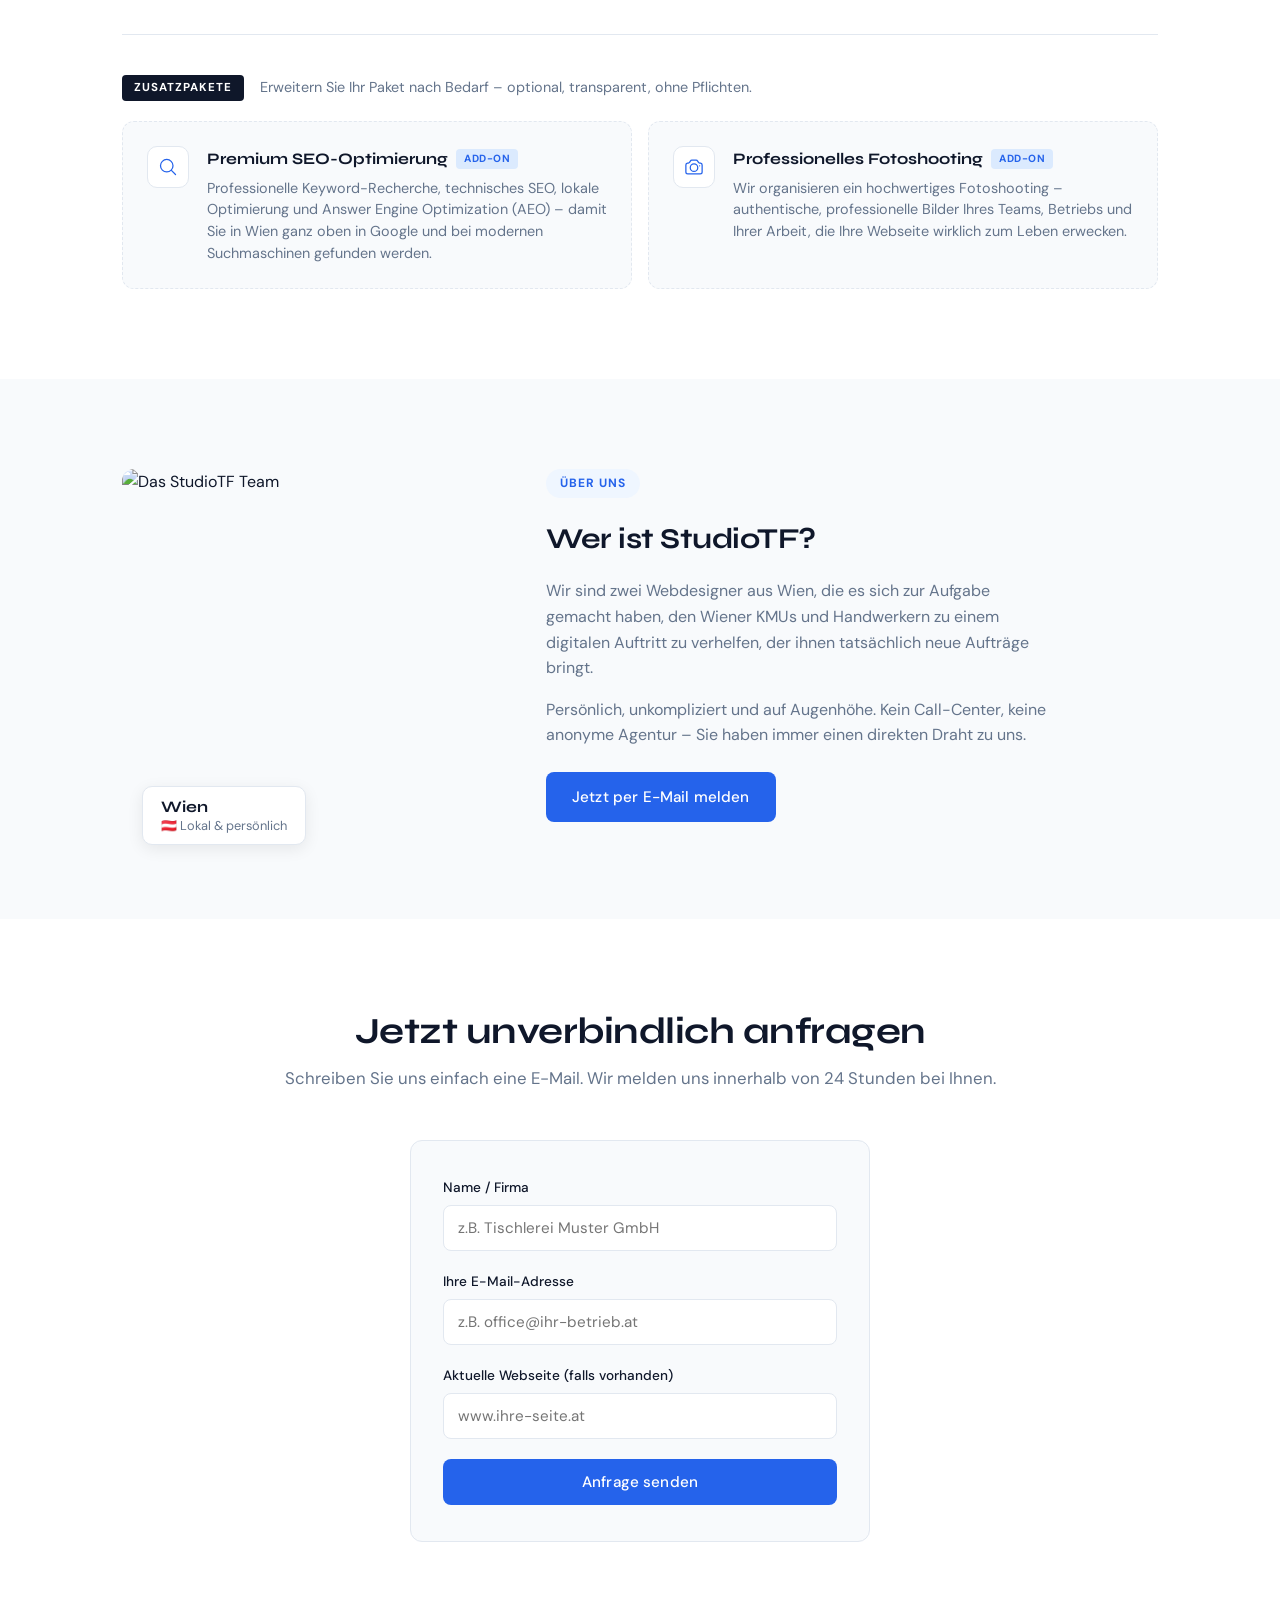
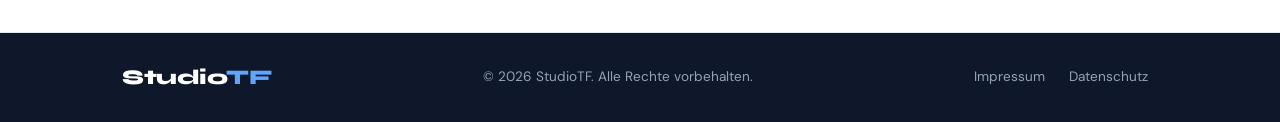
==== commit d9f3ec4e: "Refine pricing list and enhance SEO add-on description for clarity" ====
--- a/index.html
+++ b/index.html
@@ -237,7 +237,7 @@
                         </div>
                     </div>
                     <ul class="pricing-list">
-                        <li>High-Speed Hosting in Österreich</li>
+                        <li>High-Speed Hosting</li>
                         <li>Laufende Sicherheits-Updates</li>
                         <li>Kleine Text- & Bildänderungen inklusive</li>
                         <li>Monatlich oder jährlich kündbar</li>
@@ -259,7 +259,7 @@
                         </div>
                         <div class="addon-body">
                             <h4>Premium SEO-Optimierung <span class="addon-badge">Add-on</span></h4>
-                            <p>Professionelle Keyword-Recherche, technisches SEO und lokale Optimierung – damit Sie in Wien ganz oben in Google gefunden werden.</p>
+                            <p>Professionelle Keyword-Recherche, technisches SEO, lokale Optimierung und Answer Engine Optimization (AEO) – damit Sie in Wien ganz oben in Google und bei modernen Suchmaschinen gefunden werden.</p>
                         </div>
                     </div>
                     <div class="addon-card">
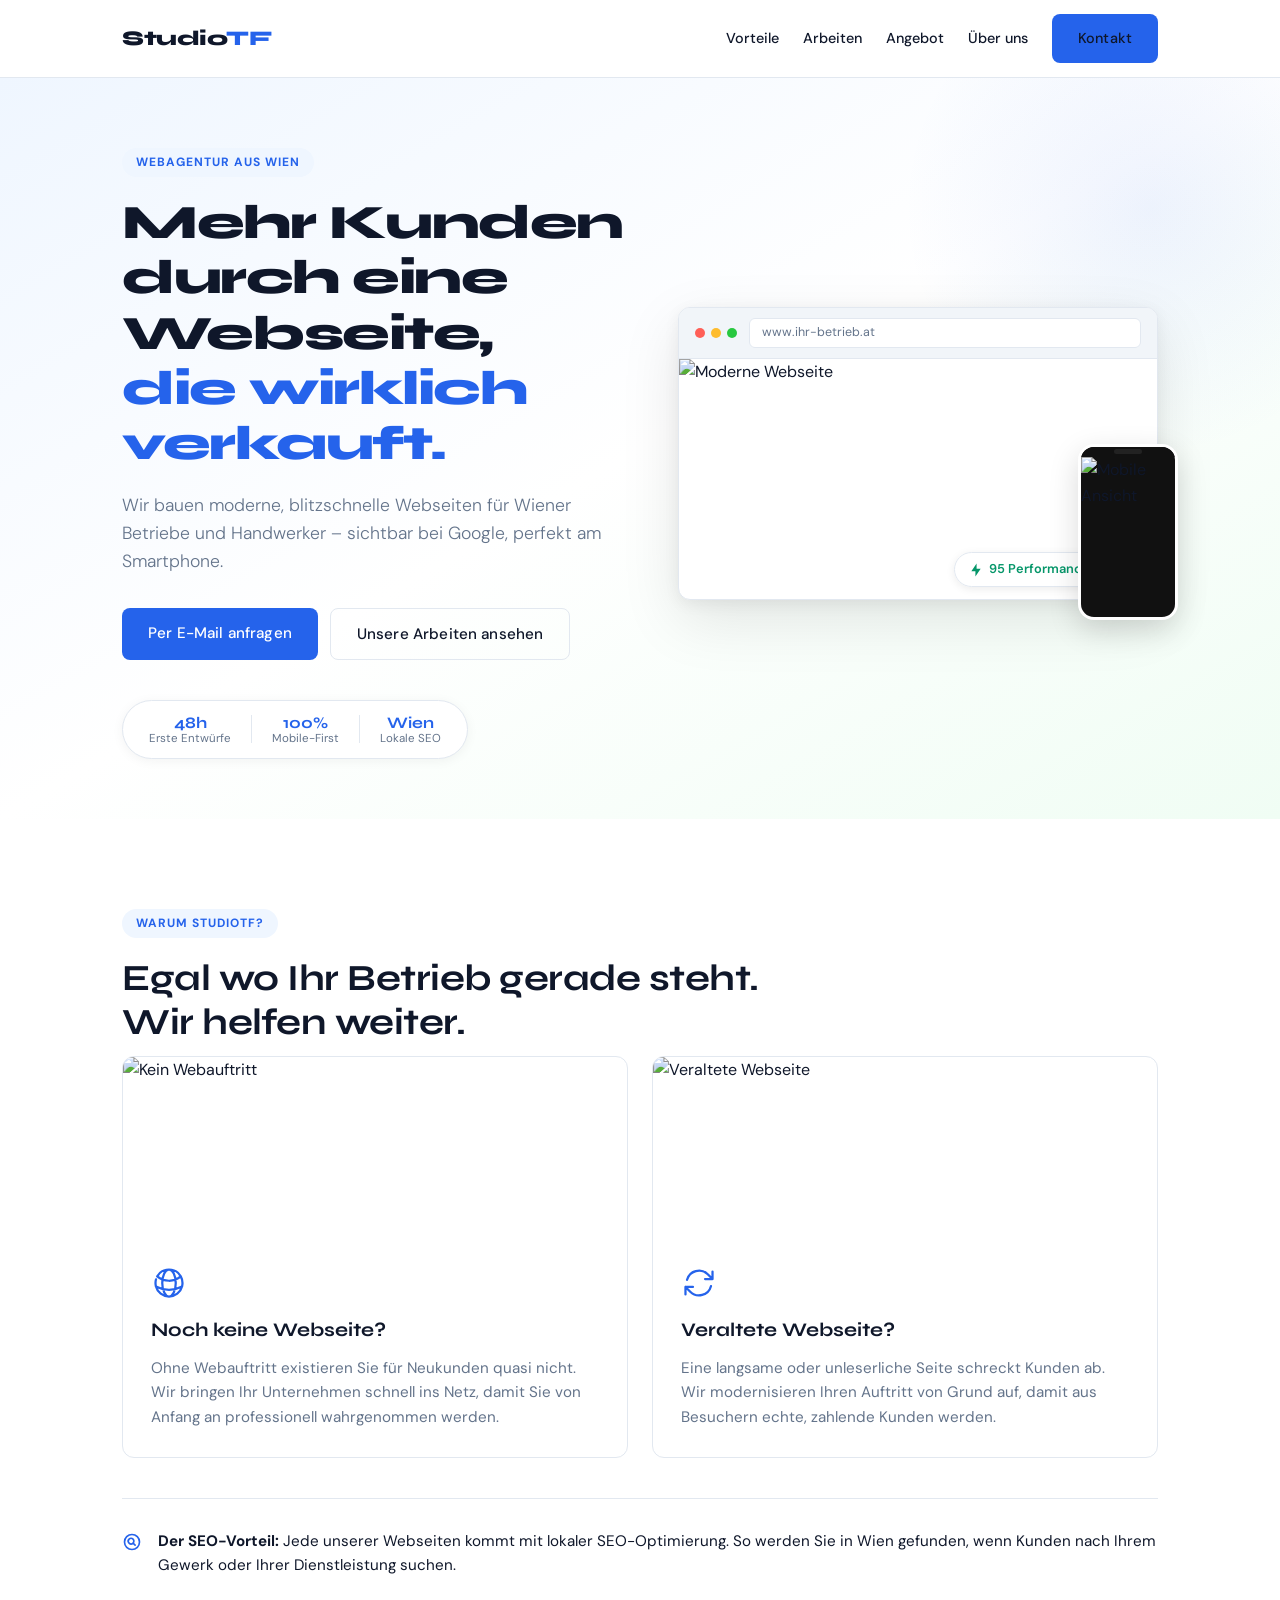
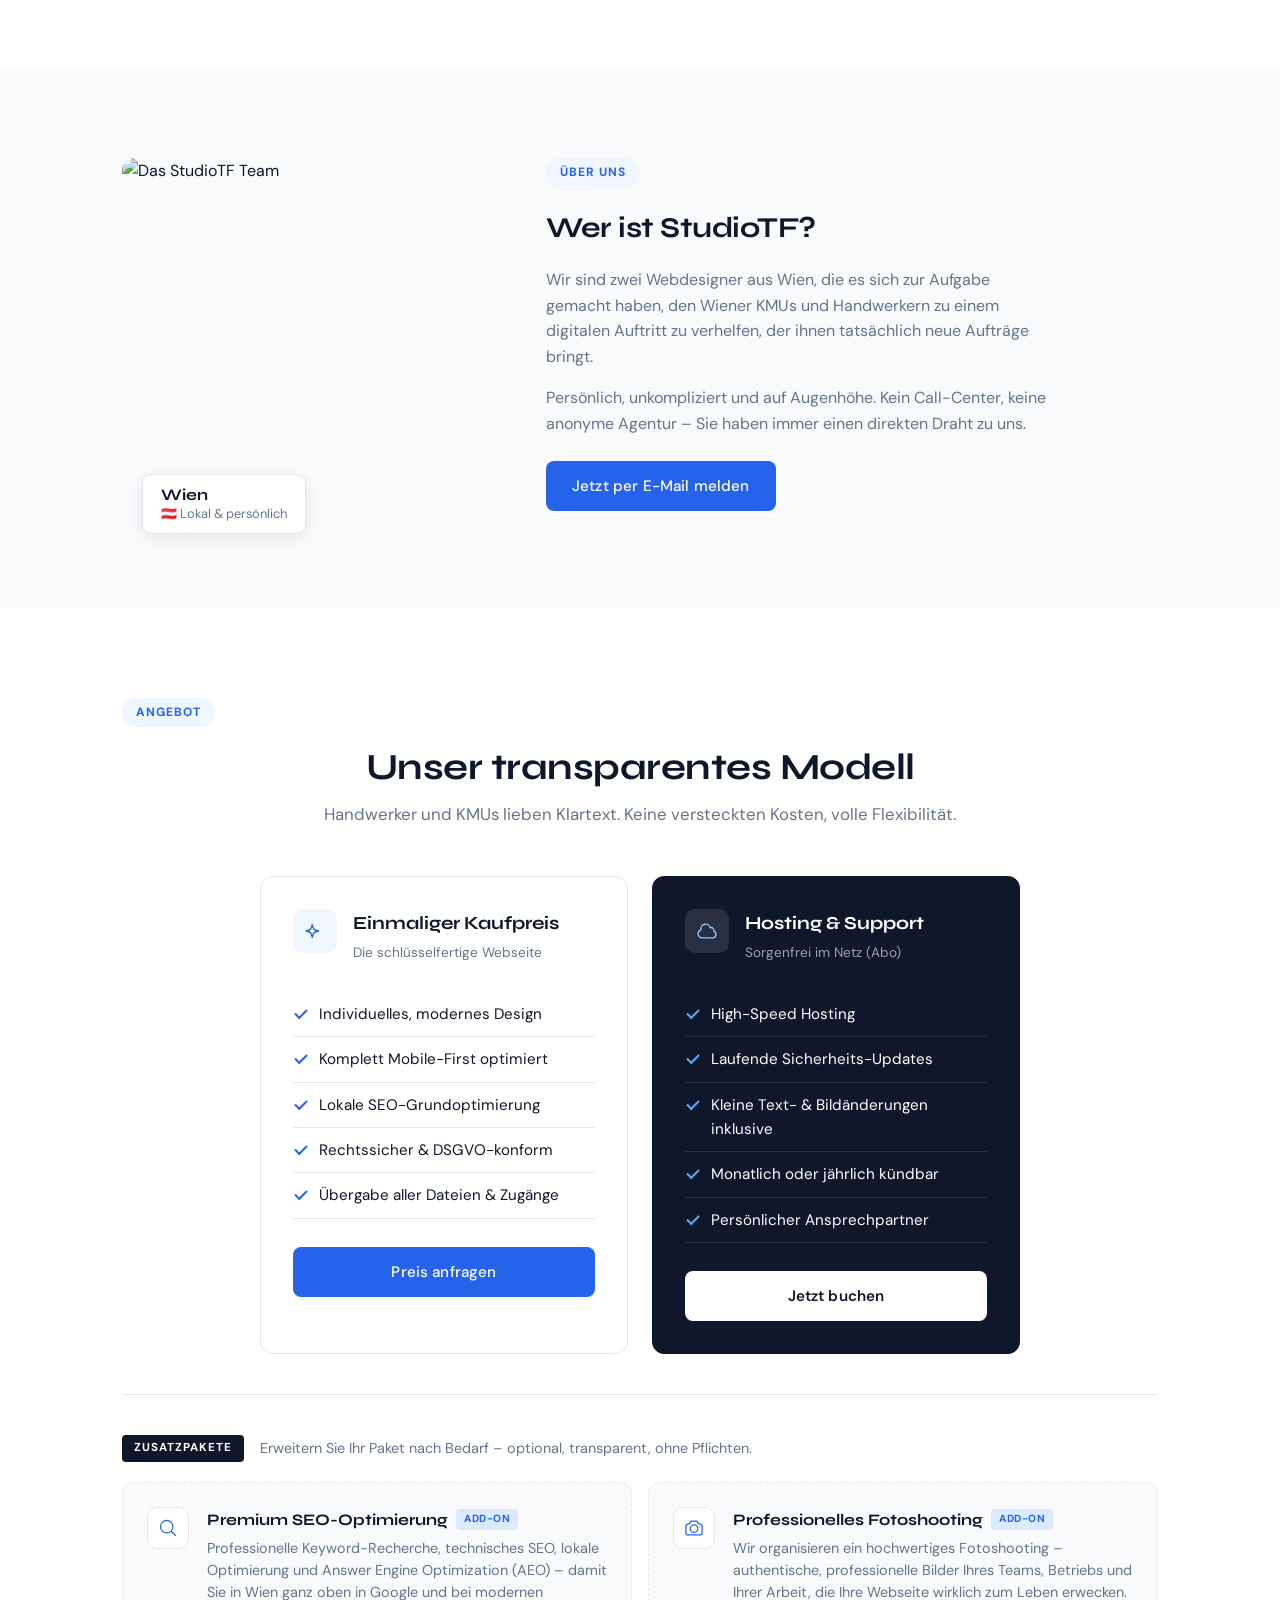
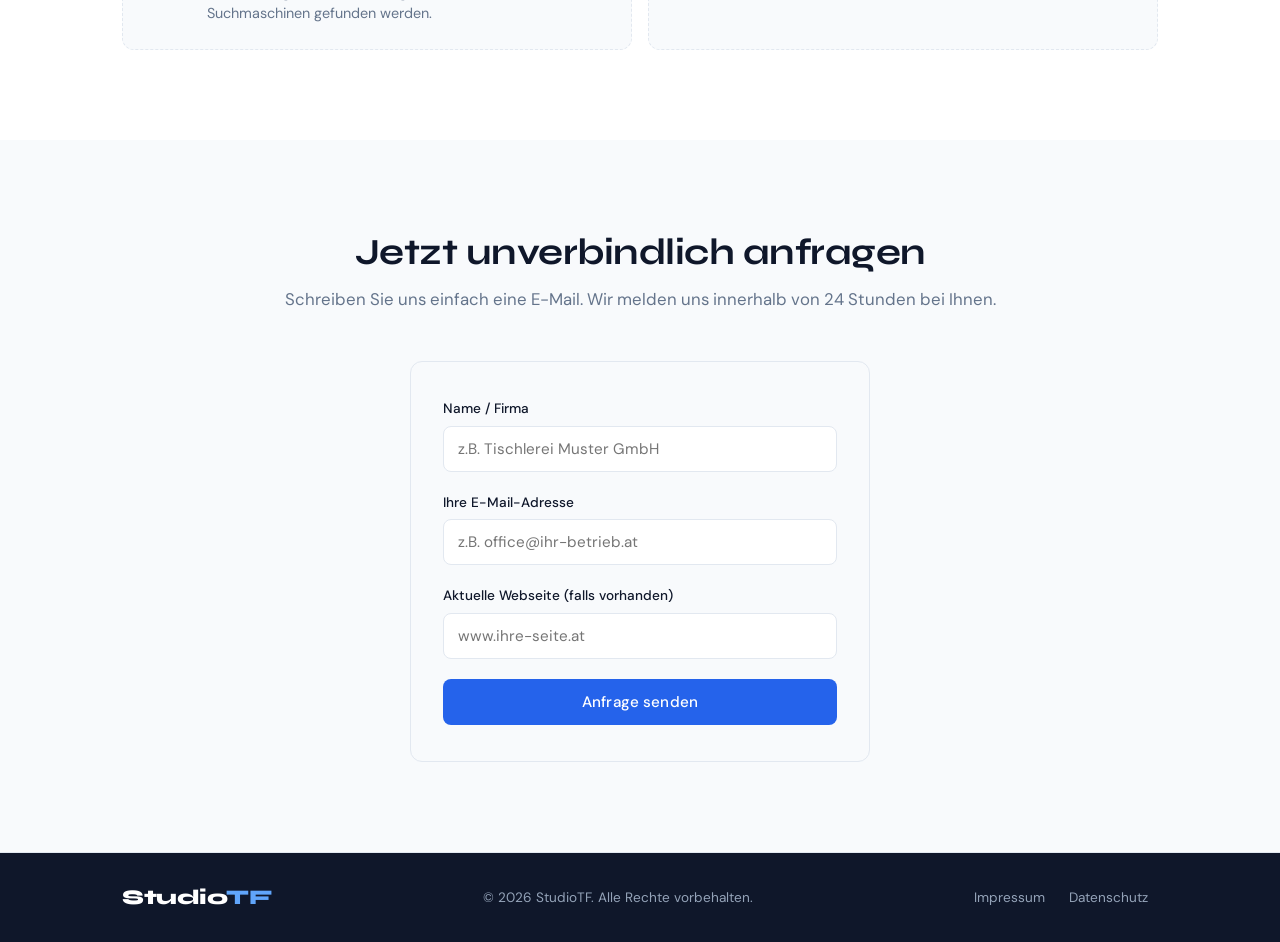
==== commit efcf6d83: "Add About section and update Contact section styling" ====
--- a/index.html
+++ b/index.html
@@ -39,6 +39,15 @@
     }
     </script>
 
+    <!-- Google Analytics -->
+    <script async src="https://www.googletagmanager.com/gtag/js?id=G-S6K00L10TM"></script>
+    <script>
+      window.dataLayer = window.dataLayer || [];
+      function gtag(){dataLayer.push(arguments);}
+      gtag('js', new Date());
+      gtag('config', 'G-S6K00L10TM');
+    </script>
+
     <link rel="stylesheet" href="style.css">
     <link rel="preconnect" href="https://fonts.googleapis.com">
     <link rel="preconnect" href="https://fonts.gstatic.com" crossorigin>
@@ -49,7 +58,7 @@
     <!-- HEADER -->
     <header class="main-header">
         <div class="container header-flex">
-            <div class="logo">Studio<span>TF</span></div>
+            <a href="index.html" class="logo">Studio<span>TF</span></a>
             <button class="nav-toggle" id="navToggle" aria-label="Menü öffnen">
                 <span></span><span></span><span></span>
             </button>
@@ -58,6 +67,7 @@
                 <a href="#arbeiten">Arbeiten</a>
                 <a href="#angebot">Angebot</a>
                 <a href="#ueber-uns">Über uns</a>
+                <!-- <a href="preise.html">Preise</a> -->
                 <a href="#kontakt" class="btn btn-primary">Kontakt</a>
             </nav>
         </div>
@@ -165,6 +175,7 @@
     </section>
 
     <!-- WORK / PORTFOLIO -->
+     <!--
     <section class="work-section" id="arbeiten">
         <div class="container">
             <span class="badge">Referenzen</span>
@@ -197,7 +208,30 @@
             </div>
         </div>
     </section>
-
+-->
+
+
+    <!-- ABOUT -->
+    <section class="about-section" id="ueber-uns">
+        <div class="container about-inner">
+            <div class="about-image-wrap">
+                <img src="https://images.unsplash.com/photo-1522071820081-009f0129c71c?w=600&q=80&auto=format&fit=crop" alt="Das StudioTF Team" loading="lazy" />
+                <div class="about-img-badge">
+                    <strong>Wien</strong>
+                    <span>🇦🇹 Lokal & persönlich</span>
+                </div>
+            </div>
+            <div class="about-text">
+                <span class="badge">Über uns</span>
+                <h2>Wer ist StudioTF?</h2>
+                <p>Wir sind zwei Webdesigner aus Wien, die es sich zur Aufgabe gemacht haben, den Wiener KMUs und Handwerkern zu einem digitalen Auftritt zu verhelfen, der ihnen tatsächlich neue Aufträge bringt.</p>
+                <p>Persönlich, unkompliziert und auf Augenhöhe. Kein Call-Center, keine anonyme Agentur – Sie haben immer einen direkten Draht zu uns.</p>
+                <a href="mailto:hallo@studiostf.at" class="btn btn-primary">Jetzt per E-Mail melden</a>
+            </div>
+        </div>
+    </section>
+
+    
     <!-- PRICING -->
     <section class="pricing-section" id="angebot">
         <div class="container">
@@ -276,25 +310,6 @@
         </div>
     </section>
 
-    <!-- ABOUT -->
-    <section class="about-section" id="ueber-uns">
-        <div class="container about-inner">
-            <div class="about-image-wrap">
-                <img src="https://images.unsplash.com/photo-1522071820081-009f0129c71c?w=600&q=80&auto=format&fit=crop" alt="Das StudioTF Team" loading="lazy" />
-                <div class="about-img-badge">
-                    <strong>Wien</strong>
-                    <span>🇦🇹 Lokal & persönlich</span>
-                </div>
-            </div>
-            <div class="about-text">
-                <span class="badge">Über uns</span>
-                <h2>Wer ist StudioTF?</h2>
-                <p>Wir sind zwei Webdesigner aus Wien, die es sich zur Aufgabe gemacht haben, den Wiener KMUs und Handwerkern zu einem digitalen Auftritt zu verhelfen, der ihnen tatsächlich neue Aufträge bringt.</p>
-                <p>Persönlich, unkompliziert und auf Augenhöhe. Kein Call-Center, keine anonyme Agentur – Sie haben immer einen direkten Draht zu uns.</p>
-                <a href="mailto:hallo@studiostf.at" class="btn btn-primary">Jetzt per E-Mail melden</a>
-            </div>
-        </div>
-    </section>
 
     <!-- CONTACT -->
     <section class="contact-section" id="kontakt">
@@ -331,8 +346,8 @@
             <div class="logo">Studio<span>TF</span></div>
             <p>&copy; 2026 StudioTF. Alle Rechte vorbehalten.</p>
             <div class="footer-links">
-                <a href="#">Impressum</a>
-                <a href="#">Datenschutz</a>
+                <a href="impressum.html">Impressum</a>
+                <a href="datenschutz.html">Datenschutz</a>
             </div>
         </div>
     </footer>
--- a/style.css
+++ b/style.css
@@ -581,7 +581,7 @@
 .about-text .btn { margin-top: 8px; }
 
 /* --- CONTACT --- */
-.contact-section { padding: 90px 0; }
+.contact-section { padding: 90px 0; background: var(--light-bg); }
 .contact-section .section-title { text-align: center; }
 .contact-form {
     max-width: 460px;
